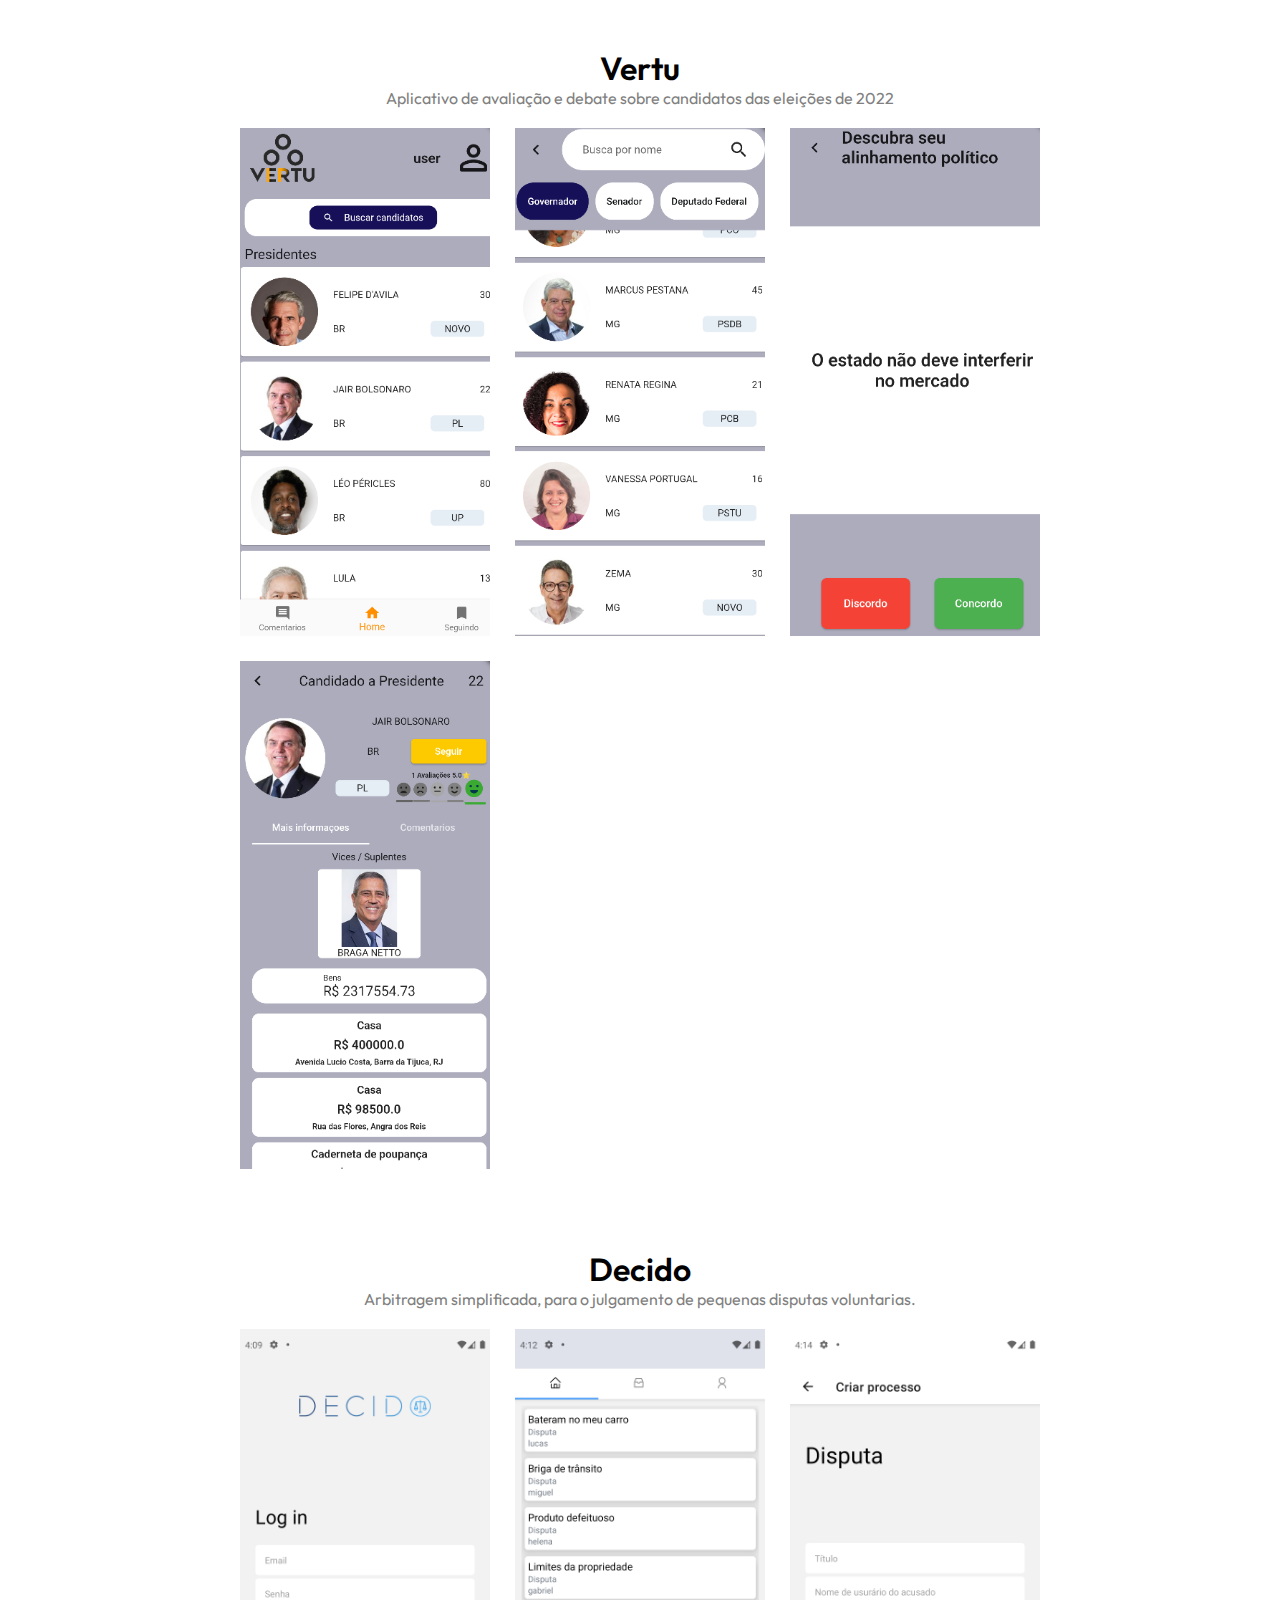
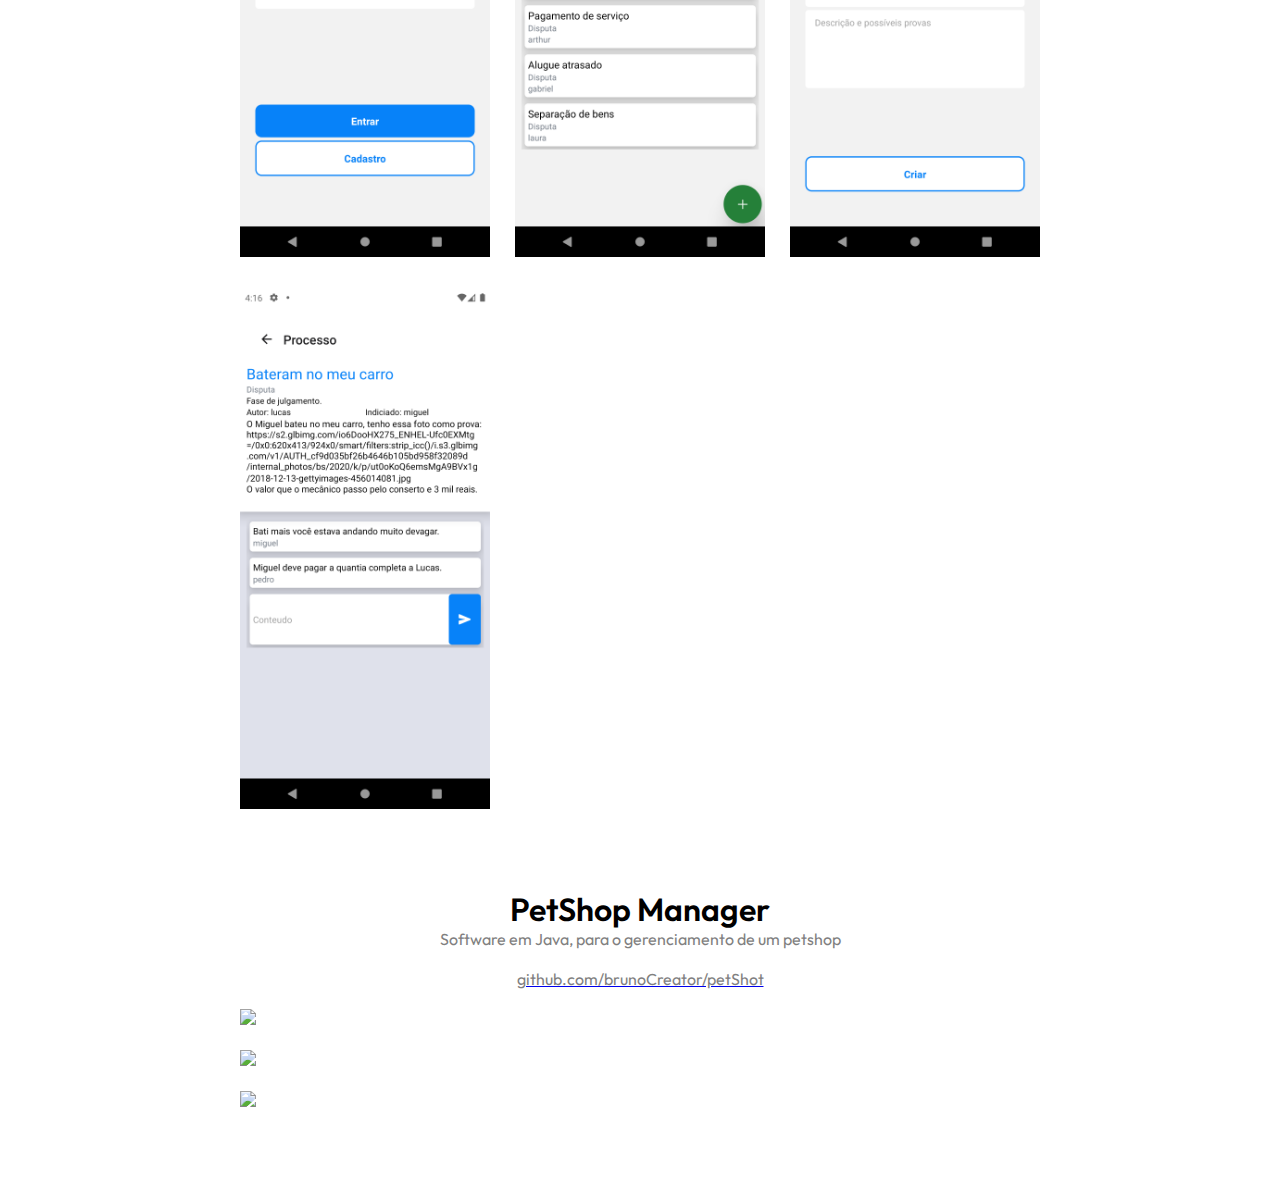
==== portifolio.html @ 6d00a76a "s" ====
<!DOCTYPE html>
<html>
<head>
<style>
img {
   display: block;
  width: 100%;
  height: auto;
}
.col{
  margin-bottom: 80px;
}

/*.row {
  display: flex;
  justify-content: center;
  align-items: center;
  height: 200px;
  border: 3px solid green;
}*/
.grid{
display: grid;
  grid-template-columns: repeat(auto-fit, minmax(200px, 1fr));
  gap: 25px;
}

.gridWide{
display: grid;
  grid-template-columns: repeat(auto-fit, minmax(500px, 1fr));
  gap: 25px;
}

.grid > div{

}
h1{
  margin: 0 0 0 0;
  font-weight: 600;
}
h2{
margin: 0 0 0 0;
}
h4{
  font-weight: 400;
  color: gray;
  margin: 0 0 20px 0;
}
.center{
  text-align: center;
}
body{

  font-family: 'Outfit', sans-serif;
}
.con{
  padding:40px 30px 0 30px;
  margin-right: auto;
  margin-left: auto;
  max-width: 800px;
}
    /*font-family: 'Open Sans', sans-serif;

    font-family: 'Outfit', sans-serif;*/
</style>
<link rel="preconnect" href="https://fonts.googleapis.com">
<link rel="preconnect" href="https://fonts.gstatic.com" crossorigin>
<link href="https://fonts.googleapis.com/css2?family=Open+Sans:ital,wght@0,300;0,400;0,500;0,600;0,700;0,800;1,300;1,400;1,500;1,600;1,700;1,800&family=Outfit:wght@100;200;300;400;500;600;700;800;900&display=swap" rel="stylesheet"> 
</head>
<body>
<div class="con">

<div class="col">
  <div class="center">
      <h1>Vertu</h1>
<h4>Aplicativo de avaliação e debate sobre candidatos das eleições de 2022</h4>
  </div>



    <div class="grid">
  <div><img src="./img/1.png"></div>
  <div ><img src="./img/2.png"></div>
  <div ><img src="./img/3.png"></div>
  <div ><img src="./img/4.png"></div>
  
</div>
</div>
<div class="col">
<div class="center">
      <h1>Decido</h1>
<h4>Arbitragem simplificada, para o julgamento de pequenas disputas voluntarias.</h4>
  </div>


    <div class="grid">
  <div><img src="./img/s1.png"></div>
  <div ><img src="./img/s2.png"></div>
  <div ><img src="./img/s3.png"></div>
  <div ><img src="./img/s4.png"></div>
  
</div>
</div>
<div class="col">
<div class="center">
      <h1>PetShop Manager</h1>
<h4>Software em Java, para o gerenciamento de um petshop</h4>
<a href="github.com/brunoCreator/petShot"><h4>github.com/brunoCreator/petShot</h4></a>

  </div>


    <div class="gridWide">
  <div><img src="./img/a1.png"></div>
  <div ><img src="./img/a2.png"></div>
  <div ><img src="./img/a3.png"></div>
  
</div>
</div>

</body>
</html>
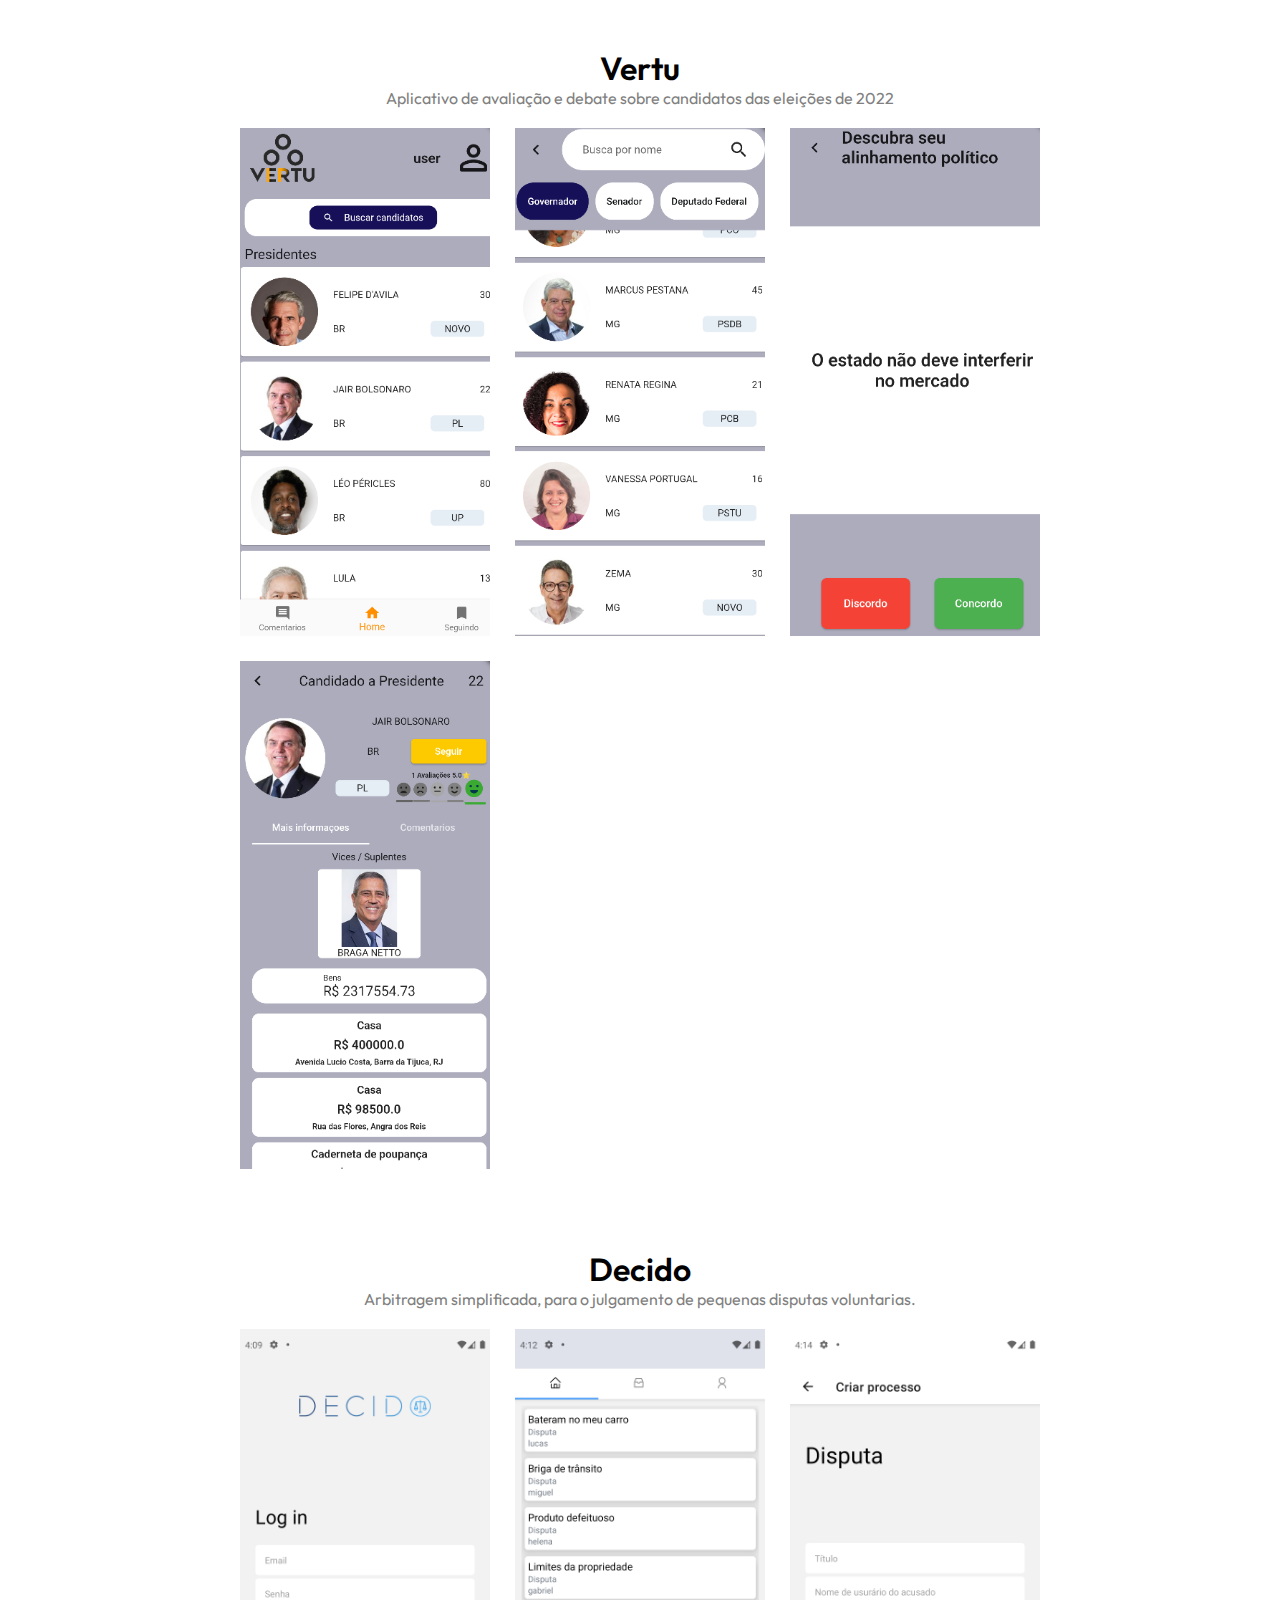
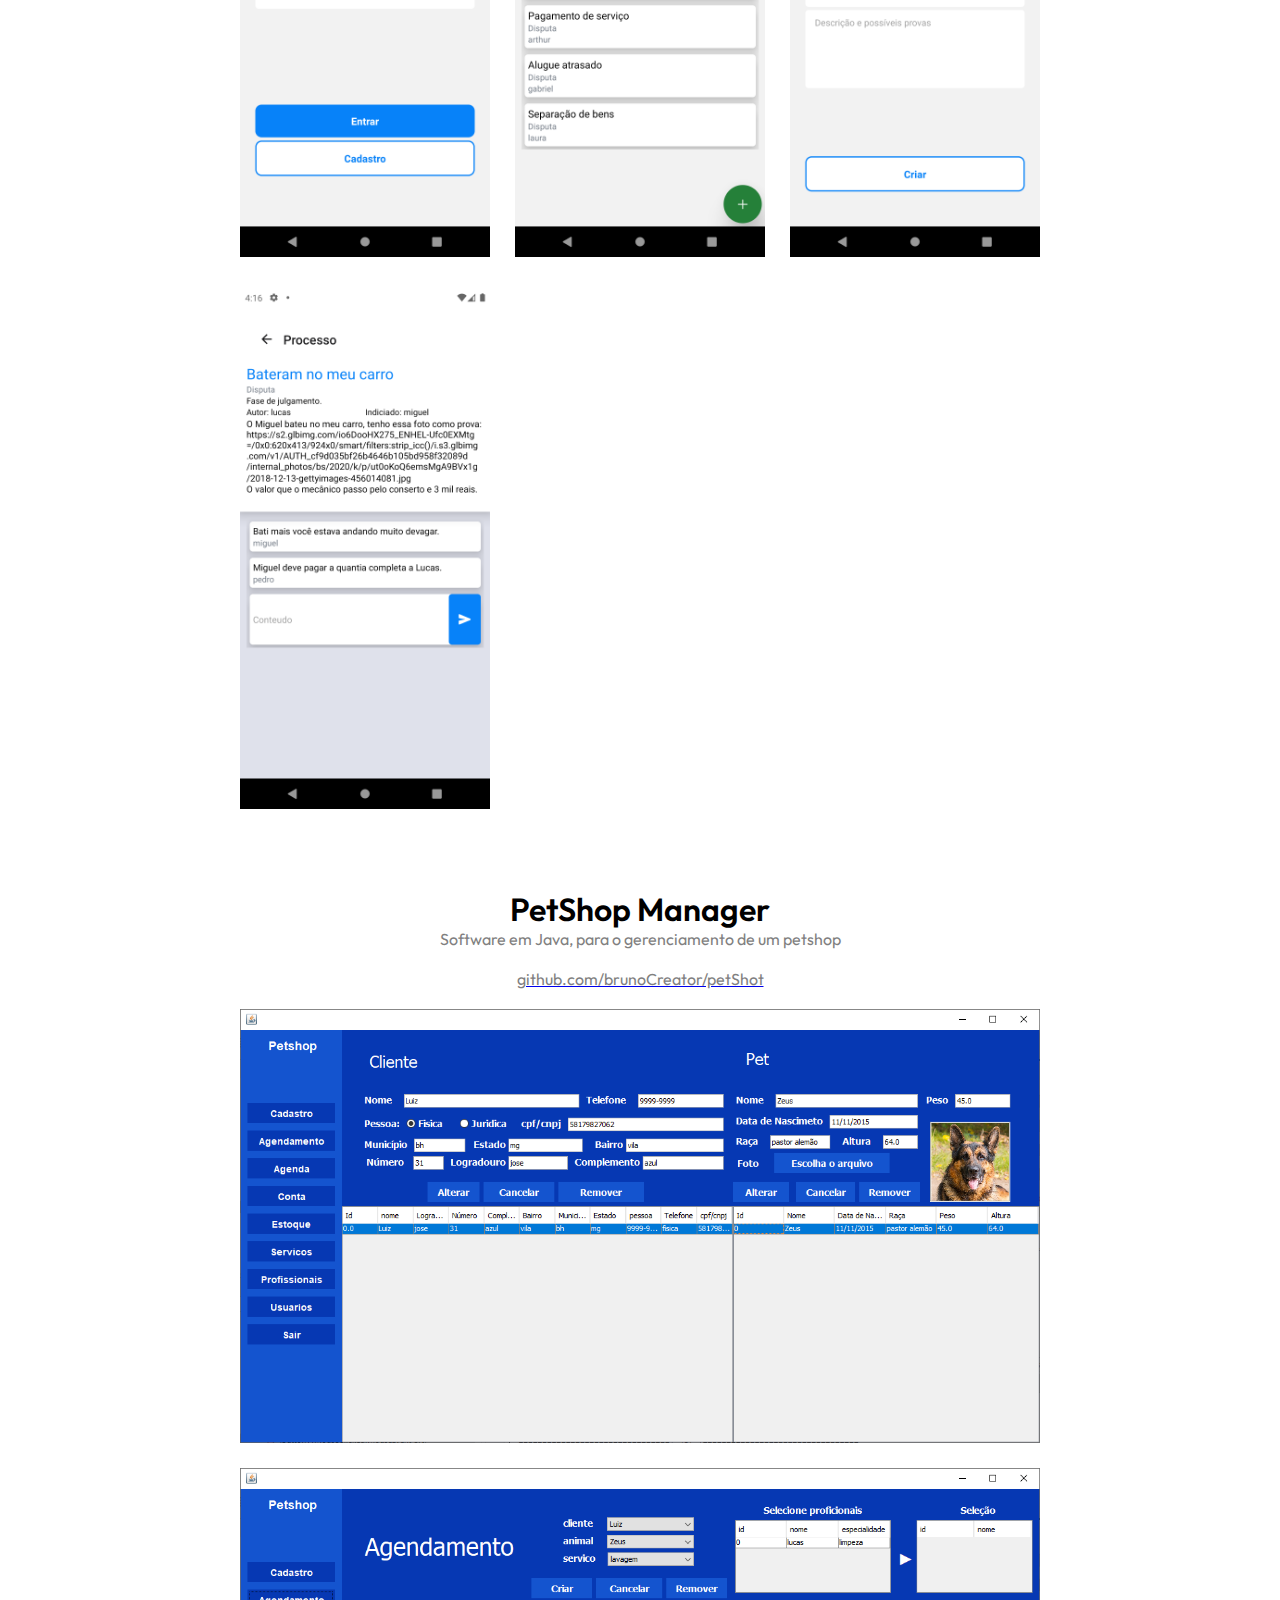
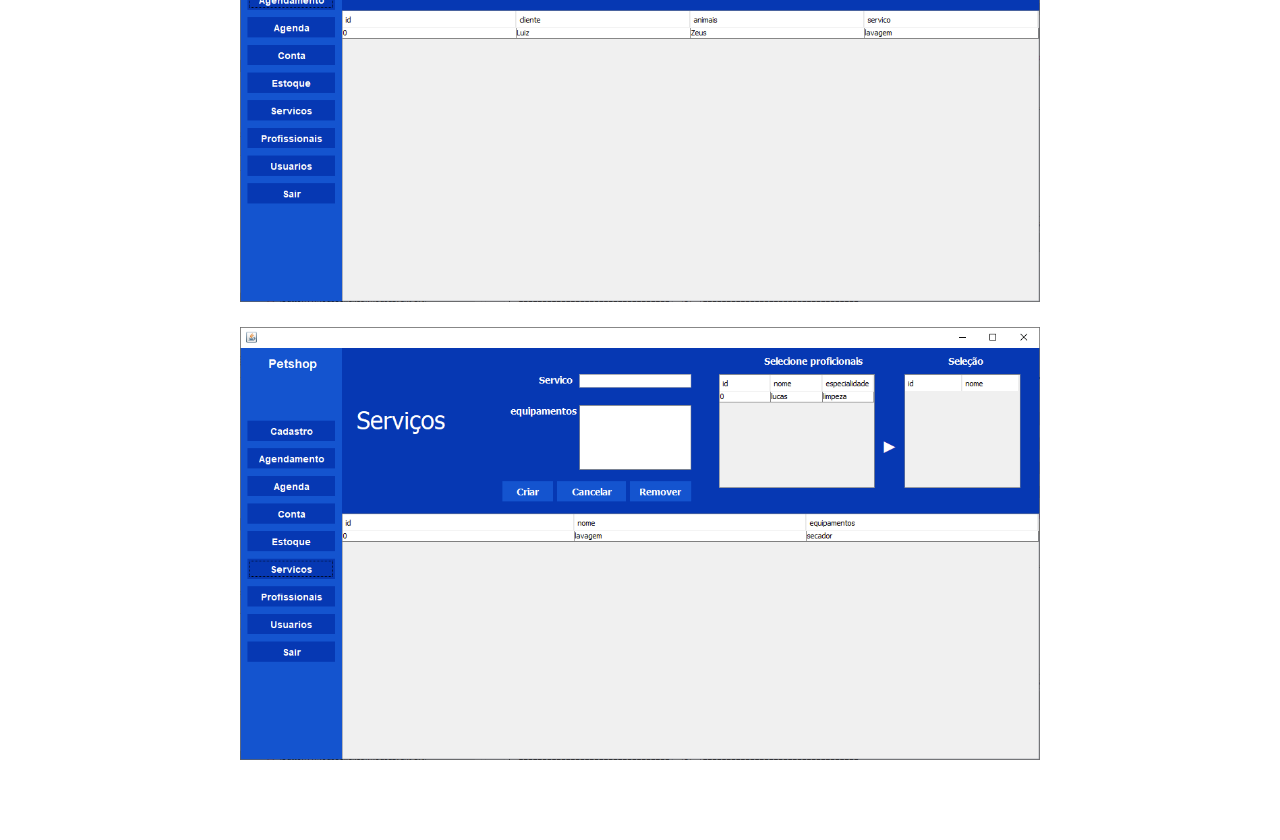
==== commit 14895097: "n" ====
--- a/portifolio.html
+++ b/portifolio.html
@@ -1,6 +1,7 @@
 <!DOCTYPE html>
 <html>
 <head>
+  <title>Portfolio</title>
 <style>
 img {
    display: block;
@@ -110,9 +111,9 @@
 
 
     <div class="gridWide">
-  <div><img src="./img/a1.png"></div>
-  <div ><img src="./img/a2.png"></div>
-  <div ><img src="./img/a3.png"></div>
+  <div><img src="./img/q1.png"></div>
+  <div ><img src="./img/q2.png"></div>
+  <div ><img src="./img/q3.png"></div>
   
 </div>
 </div>
